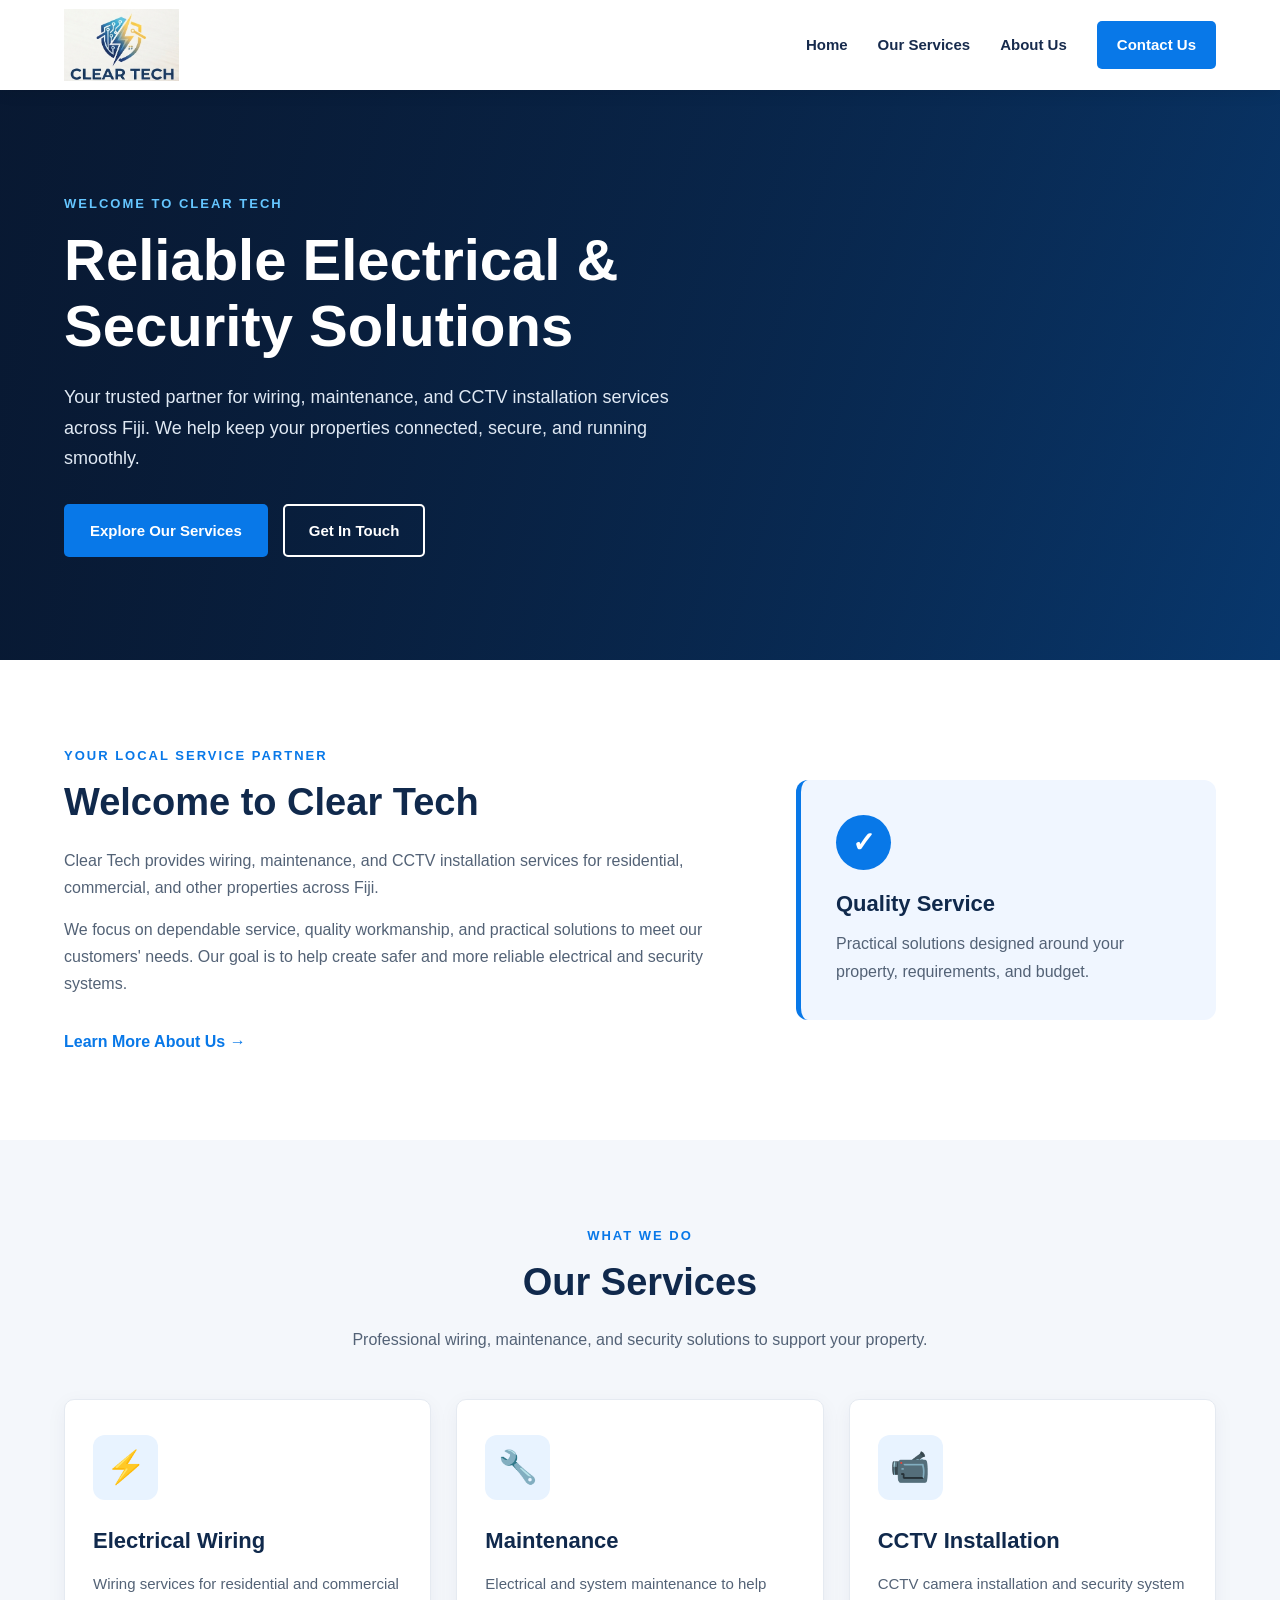
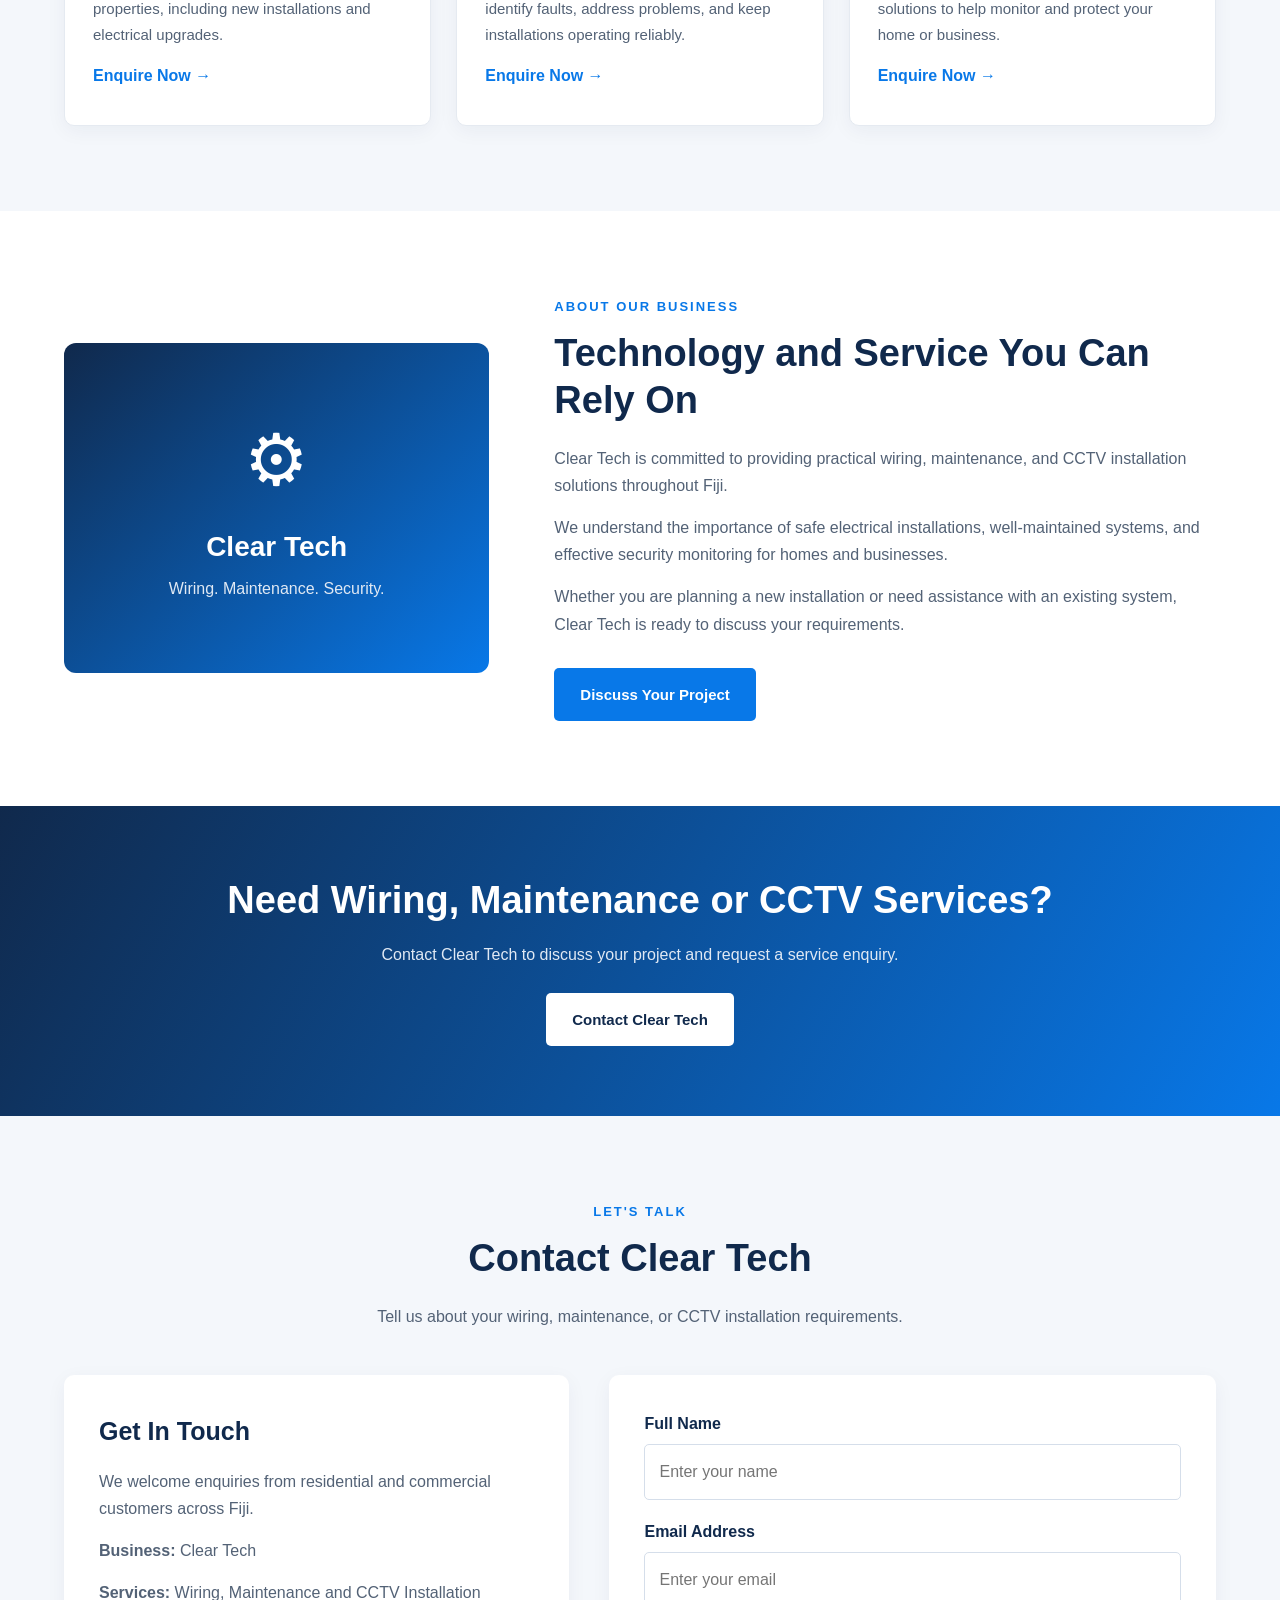
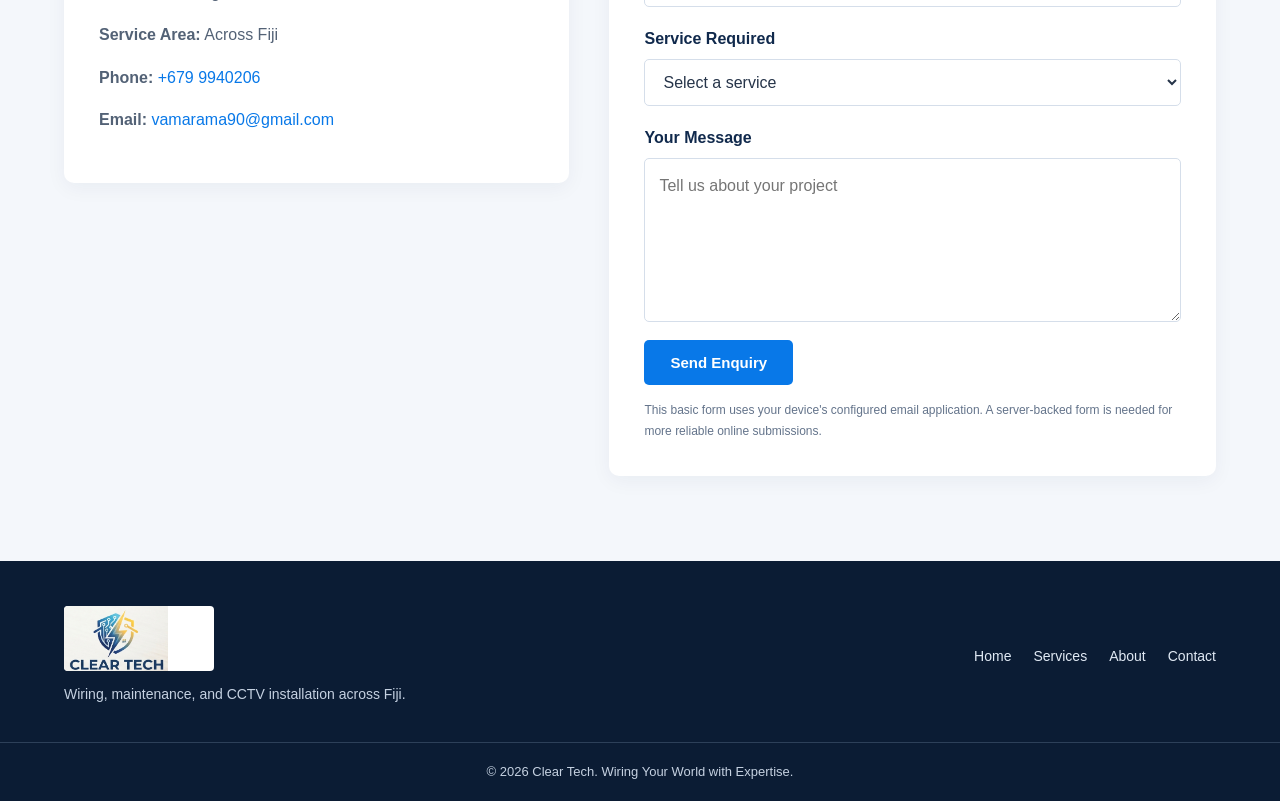
==== index.html @ 1a873a08 "Rename Home.html to index.html" ====
<!DOCTYPE html>
<html lang="en">
<head>
    <meta charset="UTF-8">
    <meta name="viewport" content="width=device-width, initial-scale=1.0">

    <title>Clear Tech | Wiring, Maintenance & CCTV Fiji</title>

    <meta name="description"
          content="Clear Tech provides electrical wiring, maintenance,
          and CCTV installation services across Fiji.">

    <link rel="stylesheet" href="style.css">
</head>

<body>

    <!-- HEADER AND LOGO -->
    <header class="header">
        <div class="container navbar">

            <a href="#home" class="logo">
                <img src="clear-tech-logo.png"
                     alt="Clear Tech Business Logo">
            </a>

            <nav class="navigation">
                <a href="#home">Home</a>
                <a href="#services">Our Services</a>
                <a href="#about">About Us</a>
                <a href="#contact" class="nav-contact">Contact Us</a>
            </nav>

        </div>
    </header>


    <!-- HOME BANNER -->
    <section class="hero" id="home">
        <div class="container hero-content">

            <p class="subtitle">WELCOME TO CLEAR TECH</p>

            <h1>Reliable Electrical & Security Solutions</h1>

            <p class="hero-text">
                Your trusted partner for wiring, maintenance,
                and CCTV installation services across Fiji.
                We help keep your properties connected, secure,
                and running smoothly.
            </p>

            <div class="hero-buttons">
                <a href="#services" class="btn btn-primary">
                    Explore Our Services
                </a>

                <a href="#contact" class="btn btn-outline">
                    Get In Touch
                </a>
            </div>

        </div>
    </section>


    <!-- INTRODUCTION -->
    <section class="welcome section-padding">
        <div class="container welcome-content">

            <div>
                <p class="subtitle">YOUR LOCAL SERVICE PARTNER</p>

                <h2>Welcome to Clear Tech</h2>

                <p>
                    Clear Tech provides wiring, maintenance, and CCTV
                    installation services for residential, commercial,
                    and other properties across Fiji.
                </p>

                <p>
                    We focus on dependable service, quality workmanship,
                    and practical solutions to meet our customers' needs.
                    Our goal is to help create safer and more reliable
                    electrical and security systems.
                </p>

                <a href="#about" class="text-link">
                    Learn More About Us &rarr;
                </a>
            </div>

            <div class="welcome-card">
                <div class="welcome-icon">&#10003;</div>
                <h3>Quality Service</h3>
                <p>
                    Practical solutions designed around your property,
                    requirements, and budget.
                </p>
            </div>

        </div>
    </section>


    <!-- OUR SERVICES -->
    <section class="services section-padding" id="services">
        <div class="container">

            <div class="section-heading">
                <p class="subtitle">WHAT WE DO</p>
                <h2>Our Services</h2>
                <p>
                    Professional wiring, maintenance, and security
                    solutions to support your property.
                </p>
            </div>

            <div class="service-grid">

                <!-- WIRING -->
                <article class="service-card">
                    <div class="service-icon">
                        &#9889;
                    </div>

                    <h3>Electrical Wiring</h3>

                    <p>
                        Wiring services for residential and commercial
                        properties, including new installations and
                        electrical upgrades.
                    </p>

                    <a href="#contact" class="text-link">
                        Enquire Now &rarr;
                    </a>
                </article>


                <!-- MAINTENANCE -->
                <article class="service-card">
                    <div class="service-icon">
                        &#128295;
                    </div>

                    <h3>Maintenance</h3>

                    <p>
                        Electrical and system maintenance to help
                        identify faults, address problems, and keep
                        installations operating reliably.
                    </p>

                    <a href="#contact" class="text-link">
                        Enquire Now &rarr;
                    </a>
                </article>


                <!-- CCTV -->
                <article class="service-card">
                    <div class="service-icon">
                        &#128249;
                    </div>

                    <h3>CCTV Installation</h3>

                    <p>
                        CCTV camera installation and security system
                        solutions to help monitor and protect your
                        home or business.
                    </p>

                    <a href="#contact" class="text-link">
                        Enquire Now &rarr;
                    </a>
                </article>

            </div>
        </div>
    </section>


    <!-- ABOUT US -->
    <section class="about section-padding" id="about">
        <div class="container about-content">

            <div class="about-box">
                <span class="about-symbol">&#9881;</span>
                <h3>Clear Tech</h3>
                <p>Wiring. Maintenance. Security.</p>
            </div>

            <div class="about-text">
                <p class="subtitle">ABOUT OUR BUSINESS</p>

                <h2>Technology and Service You Can Rely On</h2>

                <p>
                    Clear Tech is committed to providing practical
                    wiring, maintenance, and CCTV installation
                    solutions throughout Fiji.
                </p>

                <p>
                    We understand the importance of safe electrical
                    installations, well-maintained systems, and
                    effective security monitoring for homes and
                    businesses.
                </p>

                <p>
                    Whether you are planning a new installation or
                    need assistance with an existing system, Clear
                    Tech is ready to discuss your requirements.
                </p>

                <a href="#contact" class="btn btn-primary">
                    Discuss Your Project
                </a>
            </div>

        </div>
    </section>


    <!-- CALL TO ACTION -->
    <section class="cta">
        <div class="container cta-content">

            <h2>Need Wiring, Maintenance or CCTV Services?</h2>

            <p>
                Contact Clear Tech to discuss your project and
                request a service enquiry.
            </p>

            <a href="#contact" class="btn btn-light">
                Contact Clear Tech
            </a>

        </div>
    </section>


    <!-- CONTACT SECTION -->
    <section class="contact section-padding" id="contact">
        <div class="container">

            <div class="section-heading">
                <p class="subtitle">LET'S TALK</p>
                <h2>Contact Clear Tech</h2>
                <p>
                    Tell us about your wiring, maintenance,
                    or CCTV installation requirements.
                </p>
            </div>

            <div class="contact-content">

                <div class="contact-info">
                    <h3>Get In Touch</h3>

                    <p>
                        We welcome enquiries from residential
                        and commercial customers across Fiji.
                    </p>

                    <p>
                        <strong>Business:</strong> Clear Tech
                    </p>

                    <p>
                        <strong>Services:</strong> Wiring,
                        Maintenance and CCTV Installation
                    </p>

                    <p>
                        <strong>Service Area:</strong> Across Fiji
                    </p>

                    <!-- Replace these details with your own -->
                    <p>
                        <strong>Phone:</strong>
                        <a href="tel:+6790000000">
                            +679 9940206
                        </a>
                    </p>

                    <p>
                        <strong>Email:</strong>
                        <a href="mailto:your-email@example.com">
                            vamarama90@gmail.com
                        </a>
                    </p>
                </div>


                <!-- FRONT-END ENQUIRY FORM -->
                <form class="contact-form"
                      action="mailto:your-email@example.com"
                      method="post"
                      enctype="text/plain">

                    <label for="name">Full Name</label>
                    <input type="text"
                           id="name"
                           name="Name"
                           placeholder="Enter your name"
                           required>

                    <label for="email">Email Address</label>
                    <input type="email"
                           id="email"
                           name="Email"
                           placeholder="Enter your email"
                           required>

                    <label for="service">Service Required</label>
                    <select id="service"
                            name="Service"
                            required>
                        <option value="">Select a service</option>
                        <option value="Electrical Wiring">
                            Electrical Wiring
                        </option>
                        <option value="Maintenance">
                            Maintenance
                        </option>
                        <option value="CCTV Installation">
                            CCTV Installation
                        </option>
                        <option value="Other Enquiry">
                            Other Enquiry
                        </option>
                    </select>

                    <label for="message">Your Message</label>
                    <textarea id="message"
                              name="Message"
                              rows="5"
                              placeholder="Tell us about your project"
                              required></textarea>

                    <button type="submit" class="btn btn-primary">
                        Send Enquiry
                    </button>

                    <p class="form-note">
                        This basic form uses your device's configured
                        email application. A server-backed form is
                        needed for more reliable online submissions.
                    </p>

                </form>

            </div>
        </div>
    </section>


    <!-- FOOTER -->
    <footer class="footer">
        <div class="container footer-content">

            <div class="footer-brand">
                <img src="clear-tech-logo.png"
                     alt="Clear Tech Logo">

                <p>
                    Wiring, maintenance, and CCTV installation
                    across Fiji.
                </p>
            </div>

            <div class="footer-links">
                <a href="#home">Home</a>
                <a href="#services">Services</a>
                <a href="#about">About</a>
                <a href="#contact">Contact</a>
            </div>

        </div>

        <div class="copyright">
            <p>
                &copy; <span id="year">2026</span> Clear Tech.
                Wiring Your World with Expertise.
            </p>
        </div>
    </footer>

    <script>
        document.getElementById("year").textContent =
            new Date().getFullYear();
    </script>

</body>
</html>
---- style.css ----
/* =================================
   CLEAR TECH WEBSITE STYLES
   ================================= */

/* GENERAL SETTINGS */

* {
    margin: 0;
    padding: 0;
    box-sizing: border-box;
}

html {
    scroll-behavior: smooth;
    scroll-padding-top: 90px;
}

body {
    font-family: Arial, Helvetica, sans-serif;
    color: #263449;
    background-color: #ffffff;
    line-height: 1.7;
}

a {
    text-decoration: none;
    color: inherit;
}

img {
    max-width: 100%;
    display: block;
}

.container {
    width: 90%;
    max-width: 1200px;
    margin: 0 auto;
}

.section-padding {
    padding: 85px 0;
}


/* =================================
   HEADER AND NAVIGATION
   ================================= */

.header {
    background-color: #ffffff;
    box-shadow: 0 3px 15px rgba(0, 0, 0, 0.08);
    position: sticky;
    top: 0;
    z-index: 1000;
}

.navbar {
    min-height: 90px;
    display: flex;
    align-items: center;
    justify-content: space-between;
    gap: 25px;
}

/* LOGO ON THE LEFT */

.logo {
    display: flex;
    align-items: center;
    flex-shrink: 0;
}

.logo img {
    width: 180px;
    max-height: 72px;
    object-fit: contain;
    object-position: left center;
}

.navigation {
    display: flex;
    align-items: center;
    gap: 30px;
}

.navigation a {
    color: #172b4d;
    font-size: 15px;
    font-weight: 600;
    transition: color 0.3s ease;
}

.navigation a:hover {
    color: #0878e8;
}

.navigation .nav-contact {
    background-color: #0878e8;
    color: #ffffff;
    padding: 11px 20px;
    border-radius: 5px;
}

.navigation .nav-contact:hover {
    background-color: #065bb0;
}


/* =================================
   HOME HERO SECTION
   ================================= */

.hero {
    min-height: 570px;
    display: flex;
    align-items: center;
    color: #ffffff;

    background:
        linear-gradient(
            90deg,
            rgba(8, 24, 49, 0.96),
            rgba(8, 35, 70, 0.76)
        ),
        linear-gradient(135deg, #10294c, #0878e8);
    background-size: cover;
    background-position: center;
}

.hero-content {
    padding-top: 85px;
    padding-bottom: 85px;
}

.subtitle {
    color: #0878e8;
    font-size: 13px;
    font-weight: 800;
    letter-spacing: 2px;
    margin-bottom: 12px;
}

.hero .subtitle {
    color: #65c6ff;
}

.hero h1 {
    max-width: 760px;
    font-size: clamp(36px, 5vw, 58px);
    line-height: 1.15;
    margin-bottom: 22px;
}

.hero-text {
    max-width: 650px;
    color: #e0e9f4;
    font-size: 18px;
    margin-bottom: 30px;
}

.hero-buttons {
    display: flex;
    flex-wrap: wrap;
    gap: 15px;
}


/* =================================
   BUTTONS
   ================================= */

.btn {
    display: inline-block;
    border: 2px solid transparent;
    border-radius: 5px;
    padding: 12px 24px;
    font-family: inherit;
    font-size: 15px;
    font-weight: 700;
    cursor: pointer;
    text-align: center;
    transition: all 0.3s ease;
}

.btn-primary {
    background-color: #0878e8;
    color: #ffffff;
}

.btn-primary:hover {
    background-color: #065bb0;
    transform: translateY(-2px);
}

.btn-outline {
    border-color: #ffffff;
    color: #ffffff;
}

.btn-outline:hover {
    background-color: #ffffff;
    color: #10294c;
}

.btn-light {
    background-color: #ffffff;
    color: #10294c;
}

.btn-light:hover {
    background-color: #dcecff;
}


/* =================================
   WELCOME SECTION
   ================================= */

.welcome {
    background-color: #ffffff;
}

.welcome-content {
    display: grid;
    grid-template-columns: 1.6fr 1fr;
    align-items: center;
    gap: 60px;
}

.welcome h2,
.about h2,
.section-heading h2 {
    color: #10294c;
    font-size: clamp(28px, 3vw, 38px);
    line-height: 1.25;
    margin-bottom: 20px;
}

.welcome-content > div:first-child p:not(.subtitle) {
    margin-bottom: 15px;
    color: #536276;
}

.text-link {
    display: inline-block;
    margin-top: 15px;
    color: #0878e8;
    font-weight: 700;
}

.text-link:hover {
    color: #065bb0;
}

.welcome-card {
    background-color: #f0f6ff;
    border-radius: 12px;
    border-left: 5px solid #0878e8;
    padding: 35px;
}

.welcome-card h3 {
    color: #10294c;
    font-size: 22px;
    margin: 15px 0 8px;
}

.welcome-card p {
    color: #536276;
}

.welcome-icon {
    display: flex;
    align-items: center;
    justify-content: center;
    width: 55px;
    height: 55px;
    background-color: #0878e8;
    color: #ffffff;
    border-radius: 50%;
    font-size: 28px;
    font-weight: bold;
}


/* =================================
   SERVICES SECTION
   ================================= */

.services {
    background-color: #f4f7fb;
}

.section-heading {
    text-align: center;
    max-width: 700px;
    margin: 0 auto 45px;
}

.section-heading > p:last-child {
    color: #536276;
}

.service-grid {
    display: grid;
    grid-template-columns: repeat(3, minmax(0, 1fr));
    gap: 25px;
}

.service-card {
    background-color: #ffffff;
    border-radius: 10px;
    padding: 35px 28px;
    border: 1px solid #e5eaf1;
    box-shadow: 0 5px 20px rgba(16, 41, 76, 0.05);
    transition: transform 0.3s ease,
                box-shadow 0.3s ease;
}

.service-card:hover {
    transform: translateY(-7px);
    box-shadow: 0 12px 28px rgba(16, 41, 76, 0.12);
}

.service-icon {
    display: flex;
    align-items: center;
    justify-content: center;
    width: 65px;
    height: 65px;
    background-color: #e8f3ff;
    border-radius: 12px;
    color: #0878e8;
    font-size: 32px;
    margin-bottom: 22px;
}

.service-card h3 {
    color: #10294c;
    font-size: 22px;
    margin-bottom: 12px;
}

.service-card p {
    color: #536276;
    font-size: 15px;
}


/* =================================
   ABOUT US SECTION
   ================================= */

.about {
    background-color: #ffffff;
}

.about-content {
    display: grid;
    grid-template-columns: 0.9fr 1.4fr;
    align-items: center;
    gap: 65px;
}

.about-box {
    min-height: 330px;
    display: flex;
    flex-direction: column;
    align-items: center;
    justify-content: center;
    text-align: center;
    padding: 35px;
    border-radius: 12px;
    color: #ffffff;
    background: linear-gradient(
        140deg,
        #10294c,
        #0878e8
    );
}

.about-symbol {
    font-size: 72px;
    line-height: 1.3;
    margin-bottom: 15px;
}

.about-box h3 {
    font-size: 28px;
    margin-bottom: 5px;
}

.about-box p {
    color: #e0e9f4;
}

.about-text > p:not(.subtitle) {
    color: #536276;
    margin-bottom: 15px;
}

.about-text .btn {
    margin-top: 15px;
}


/* =================================
   CALL TO ACTION
   ================================= */

.cta {
    padding: 70px 0;
    text-align: center;
    color: #ffffff;
    background: linear-gradient(
        120deg,
        #10294c,
        #0878e8
    );
}

.cta h2 {
    font-size: clamp(27px, 3.5vw, 38px);
    line-height: 1.3;
    margin-bottom: 15px;
}

.cta p {
    color: #e0e9f4;
    margin-bottom: 25px;
}


/* =================================
   CONTACT SECTION
   ================================= */

.contact {
    background-color: #f4f7fb;
}

.contact-content {
    display: grid;
    grid-template-columns: 1fr 1.2fr;
    gap: 40px;
    align-items: start;
}

.contact-info,
.contact-form {
    background-color: #ffffff;
    padding: 35px;
    border-radius: 10px;
    box-shadow: 0 5px 20px rgba(16, 41, 76, 0.05);
}

.contact-info h3 {
    font-size: 25px;
    color: #10294c;
    margin-bottom: 15px;
}

.contact-info p {
    color: #536276;
    margin-bottom: 15px;
    overflow-wrap: anywhere;
}

.contact-info a {
    color: #0878e8;
}

.contact-info a:hover {
    text-decoration: underline;
}

.contact-form {
    display: flex;
    flex-direction: column;
}

.contact-form label {
    color: #10294c;
    font-weight: 700;
    margin-bottom: 7px;
}

.contact-form input,
.contact-form select,
.contact-form textarea {
    width: 100%;
    padding: 13px 14px;
    margin-bottom: 18px;
    border: 1px solid #d5deea;
    border-radius: 5px;
    background-color: #ffffff;
    color: #263449;
    font: inherit;
}

.contact-form input:focus,
.contact-form select:focus,
.contact-form textarea:focus {
    outline: 2px solid #0878e8;
    outline-offset: 1px;
    border-color: #0878e8;
}

.contact-form textarea {
    resize: vertical;
    min-height: 120px;
}

.contact-form button {
    align-self: flex-start;
}

.form-note {
    color: #64748b;
    font-size: 12px;
    margin-top: 15px;
}


/* =================================
   FOOTER
   ================================= */

.footer {
    background-color: #0b1c34;
    color: #ffffff;
    padding-top: 45px;
}

.footer-content {
    display: flex;
    justify-content: space-between;
    align-items: center;
    gap: 35px;
    padding-bottom: 35px;
}

.footer-brand img {
    width: 150px;
    max-height: 65px;
    object-fit: contain;
    object-position: left center;
    margin-bottom: 12px;
    background-color: #ffffff;
    border-radius: 4px;
}

.footer-brand p {
    max-width: 350px;
    color: #c5d1e1;
    font-size: 14px;
}

.footer-links {
    display: flex;
    flex-wrap: wrap;
    gap: 22px;
}

.footer-links a {
    color: #e0e9f4;
    font-size: 14px;
}

.footer-links a:hover {
    color: #65c6ff;
}

.copyright {
    border-top: 1px solid #2d4059;
    padding: 18px 5%;
    text-align: center;
    color: #c5d1e1;
    font-size: 13px;
}


/* =================================
   TABLET RESPONSIVENESS
   ================================= */

@media (max-width: 900px) {

    .navbar {
        gap: 18px;
    }

    .logo img {
        width: 145px;
    }

    .navigation {
        gap: 16px;
    }

    .navigation a {
        font-size: 14px;
    }

    .welcome-content,
    .about-content {
        gap: 35px;
    }

    .service-grid {
        grid-template-columns: repeat(2, minmax(0, 1fr));
    }

    .contact-content {
        gap: 25px;
    }

}


/* =================================
   MOBILE RESPONSIVENESS
   ================================= */

@media (max-width: 600px) {

    .container {
        width: 92%;
    }

    .section-padding {
        padding: 60px 0;
    }

    .navbar {
        flex-direction: column;
        justify-content: center;
        padding: 12px 0 16px;
        gap: 12px;
    }

    .logo img {
        width: 150px;
        max-height: 60px;
    }

    .navigation {
        width: 100%;
        justify-content: center;
        flex-wrap: wrap;
        gap: 10px 16px;
    }

    .navigation a {
        font-size: 13px;
    }

    .navigation .nav-contact {
        padding: 7px 12px;
    }

    .hero {
        min-height: 500px;
    }

    .hero-content {
        padding-top: 65px;
        padding-bottom: 65px;
    }

    .hero h1 {
        font-size: 36px;
    }

    .hero-text {
        font-size: 16px;
    }

    .hero-buttons {
        flex-direction: column;
        align-items: stretch;
    }

    .welcome-content,
    .about-content,
    .contact-content {
        grid-template-columns: 1fr;
    }

    .service-grid {
        grid-template-columns: 1fr;
    }

    .welcome-card {
        padding: 28px;
    }

    .about-box {
        min-height: 260px;
    }

    .contact-info,
    .contact-form {
        padding: 25px;
    }

    .contact-form button {
        width: 100%;
    }

    .footer-content {
        flex-direction: column;
        align-items: flex-start;
    }

    .footer-links {
        gap: 15px;
    }

}
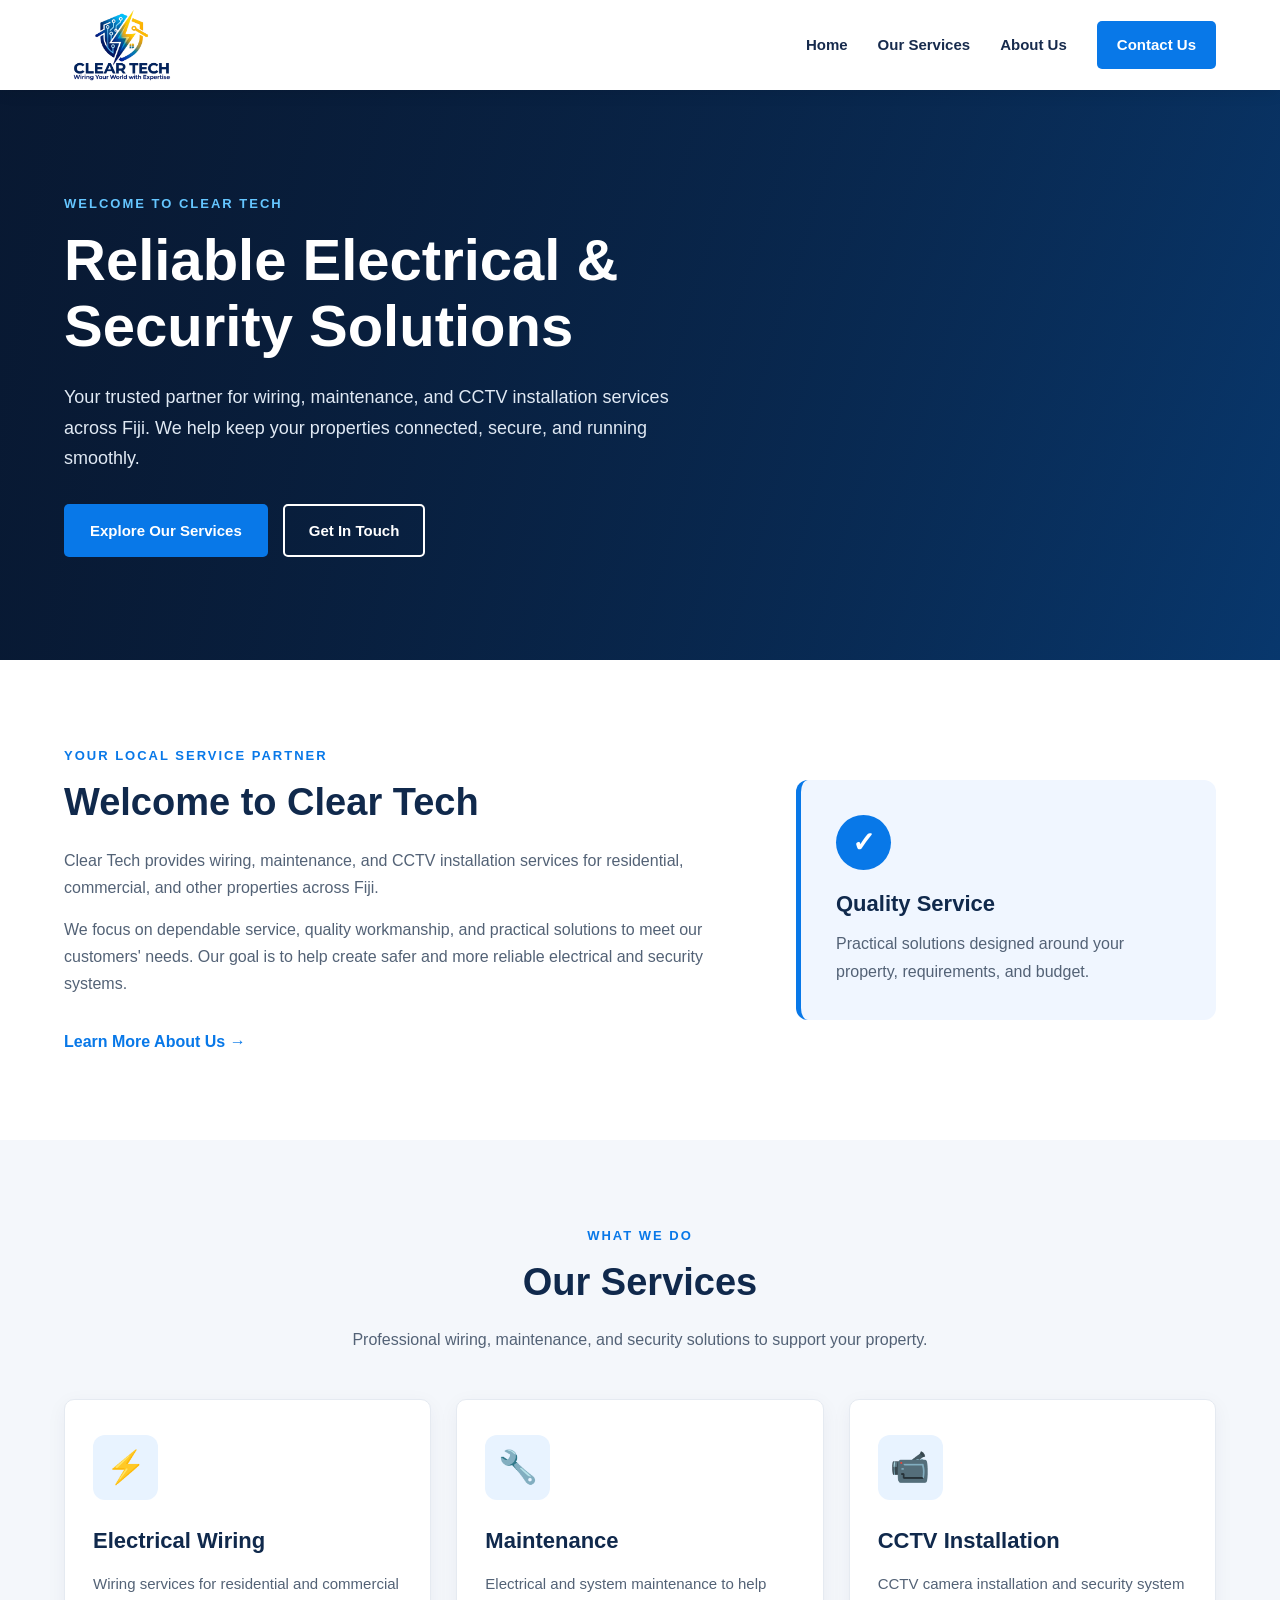
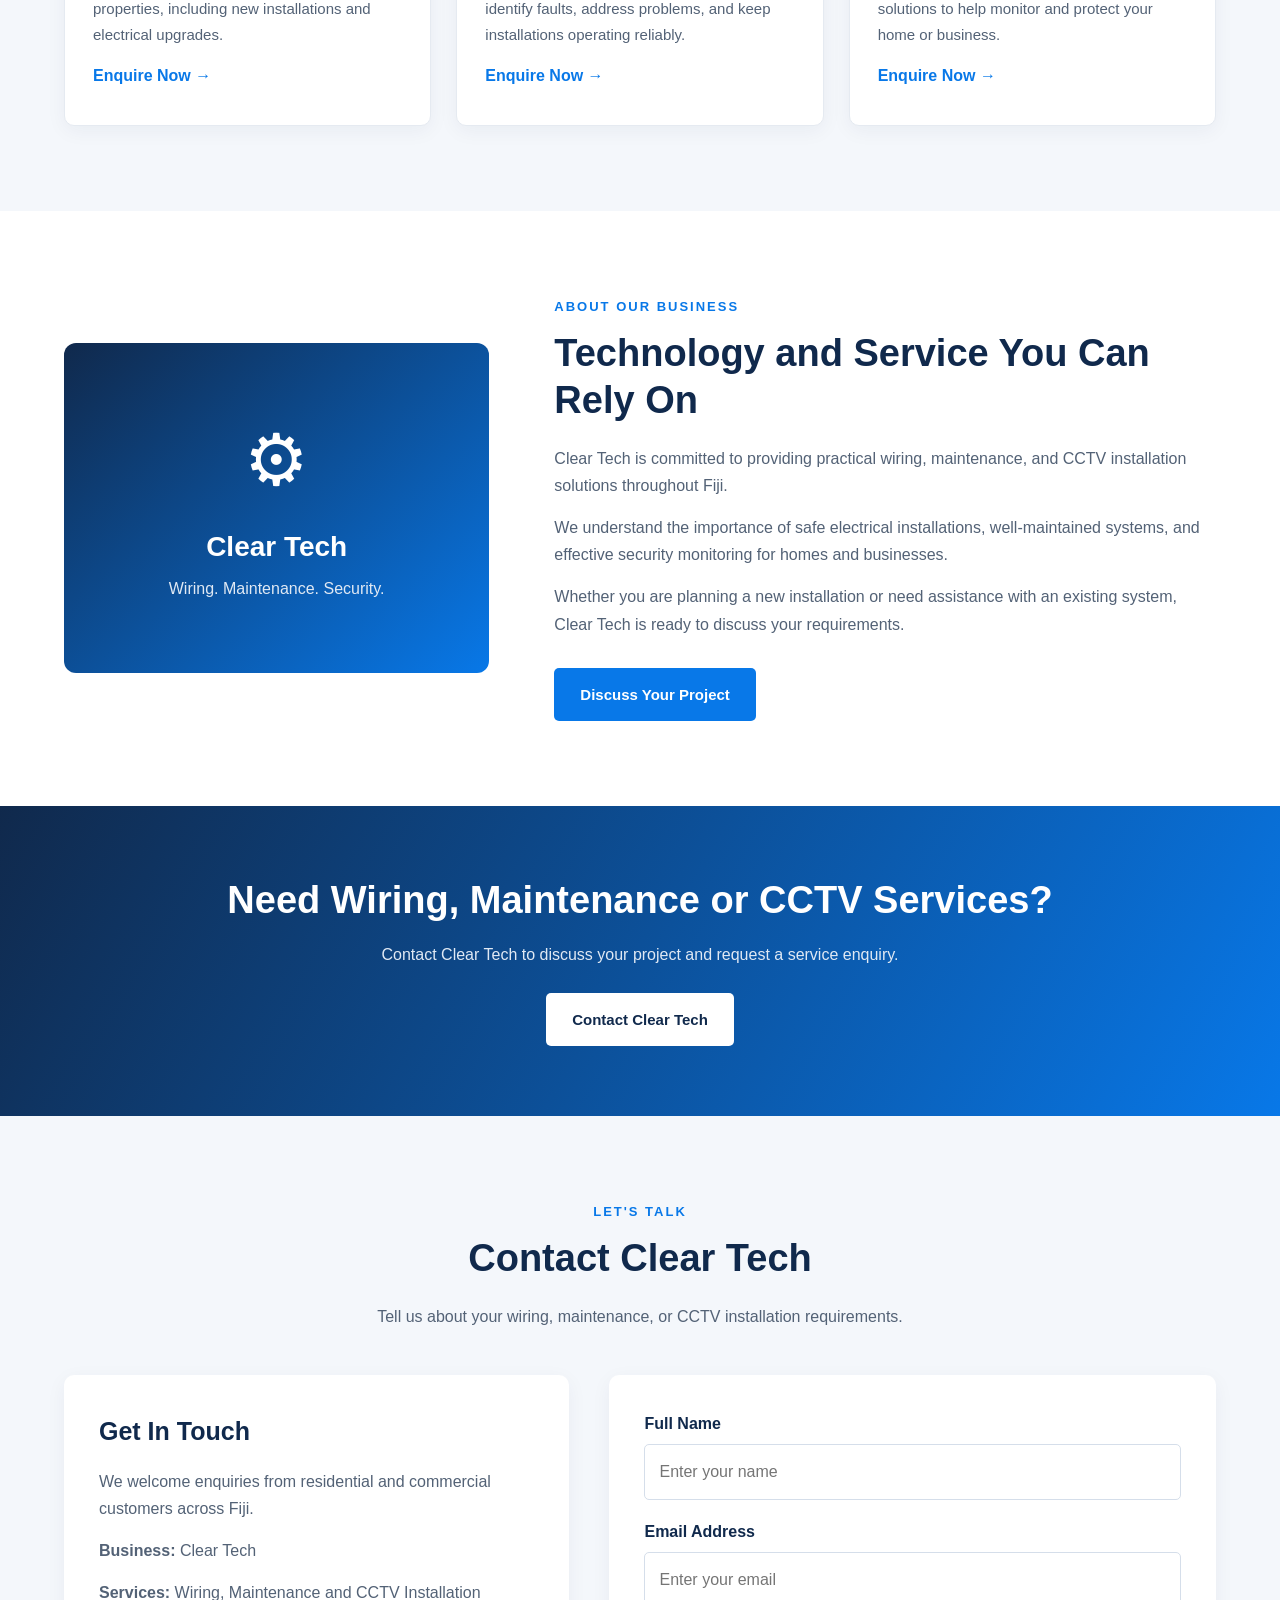
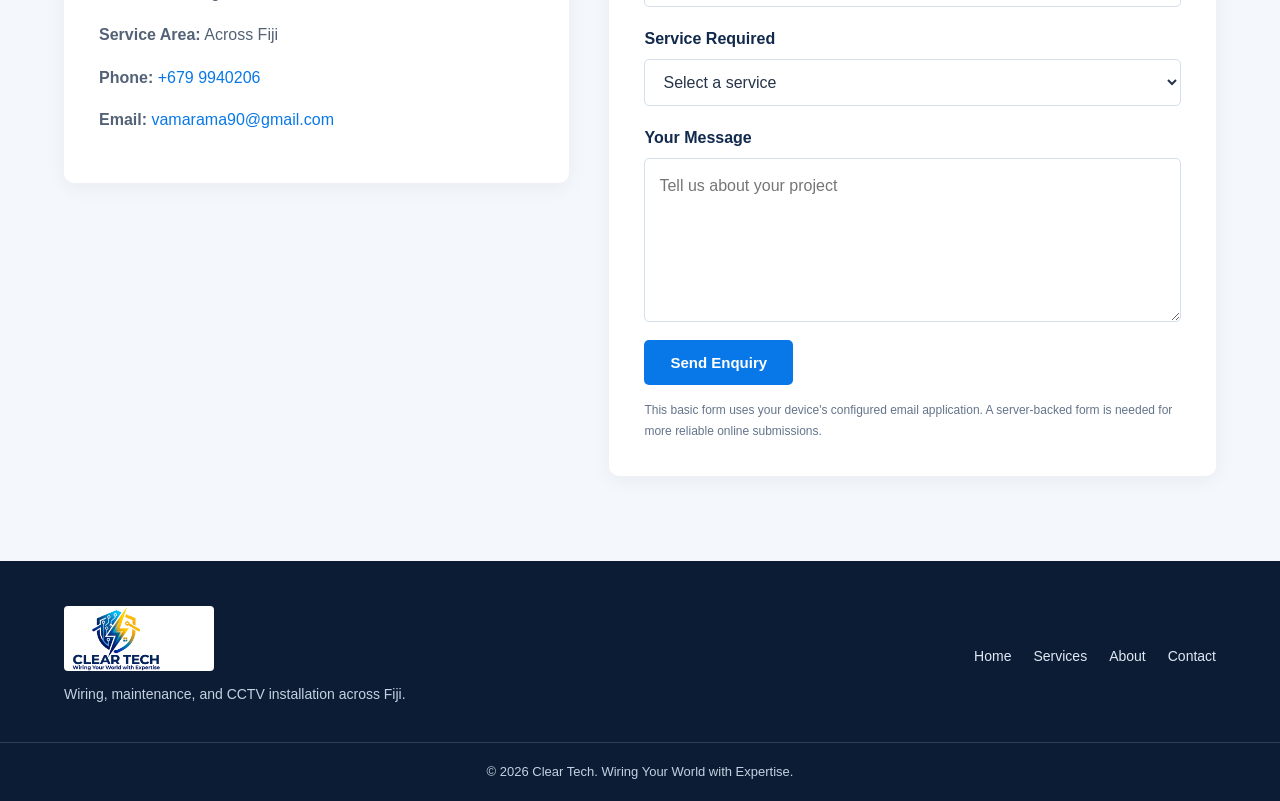
==== commit dcf18643: "Rename Home.html to index.html" ====
(no text change in the page or its own stylesheets)
